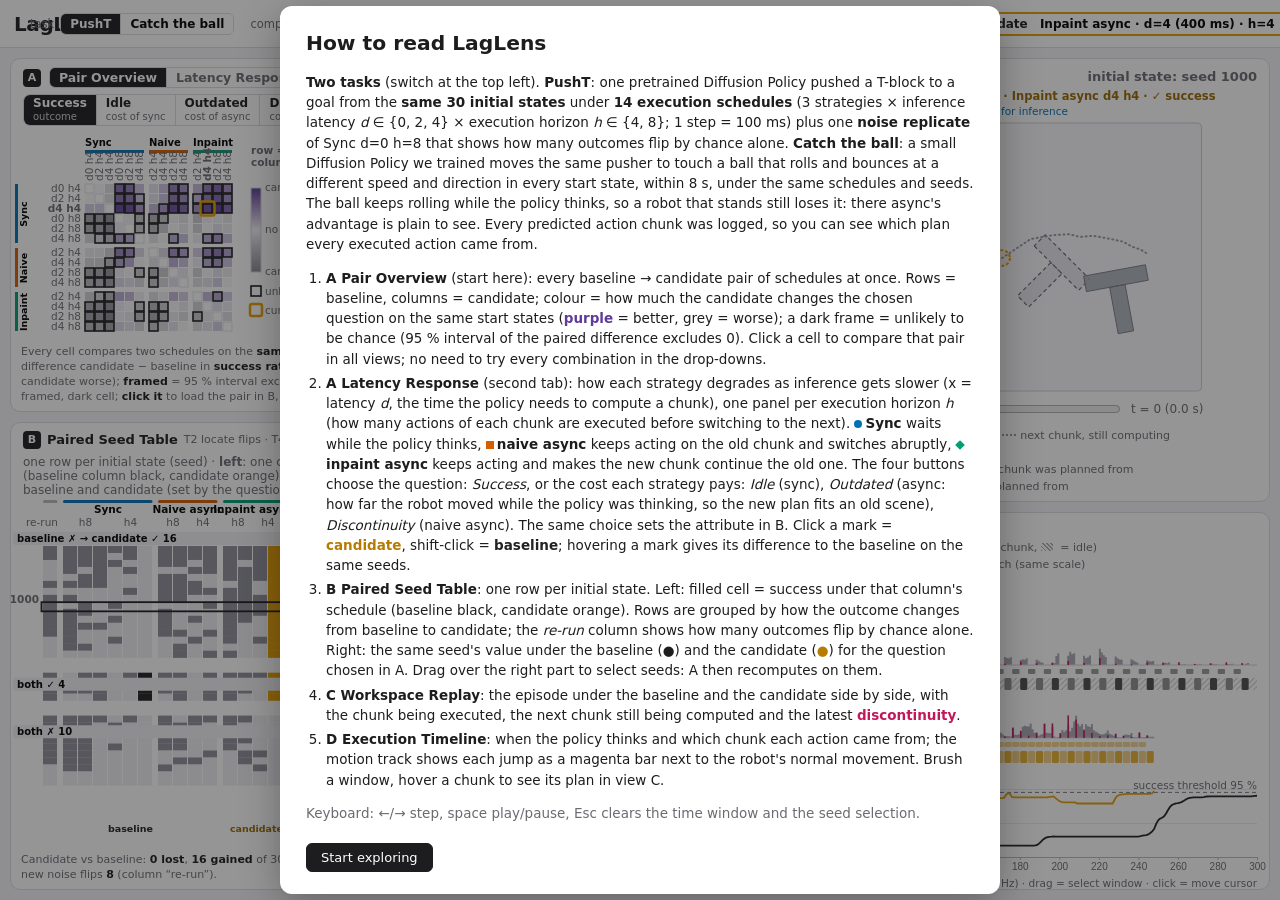
==== src/index.html @ effe55df "A: Pair Overview tab (default) — every baseline/candidate pair at once, coloured by the paired diffe" ====
<!doctype html>
<html lang="en">
<head>
<meta charset="utf-8">
<meta name="viewport" content="width=device-width, initial-scale=1">
<title>LagLens</title>
<link rel="stylesheet" href="css/style.css">
<script src="lib/d3.v7.9.0.min.js"></script>
</head>
<body>
<header id="topbar">
  <div class="brand">
    <span class="logo">LagLens</span>
    <span class="subtitle">what a robot actually executes when its policy thinks too slowly</span>
  </div>
  <div class="tasksw"><span class="lead">task</span><span class="seg" id="taskSeg"></span></div>
  <div class="pickers">
    <span class="lead" title="Not sure which pair? A's Pair Overview shows every pair at once; click a framed cell">compare two schedules <span class="hint">(or pick a cell in A)</span></span>
    <label class="chip ref" title="Baseline = the schedule you compare against (or shift-click a mark in A / a column header in B)">
      <span class="dot"></span>Baseline&nbsp;<select id="refSel"></select>
    </label>
    <button id="swapBtn" class="icon" title="Swap baseline and candidate">⇄</button>
    <label class="chip cand" title="Candidate = the schedule you are testing (or click a mark in A / a column header in B)">
      <span class="dot"></span>Candidate&nbsp;<select id="candSel"></select>
    </label>
  </div>
  <div class="actions">
    <button id="helpBtn">? Guide</button>
    <button id="resetBtn">↺ Reset</button>
  </div>
</header>

<main id="app">
  <div class="col" id="colL">
    <section class="panel" id="pA">
      <div class="ph"><span class="pl">A</span>
        <span class="atabs" id="aTabs"><button data-v="pairs" title="every baseline → candidate pair at once: where do schedules differ?">Pair Overview</button><button data-v="latency" title="how each strategy degrades with latency">Latency Response</button></span>
        <span class="task">T1 compare · explore pairs</span></div>
      <div class="controls" id="responseControls"></div>
      <div class="body" id="pairs"></div>
      <div class="body" id="response"></div>
      <div class="note" id="responseNote"></div>
    </section>
    <section class="panel" id="pB">
      <div class="ph"><span class="pl">B</span> Paired Seed Table <span class="task">T2 locate flips · T4 correlate</span></div>
      <div class="controls" id="seedControls"></div>
      <div class="body" id="seedtable"></div>
      <div class="note" id="seedNote"></div>
    </section>
  </div>
  <div class="col" id="colR">
    <section class="panel" id="pC">
      <div class="ph"><span class="pl">C</span> Workspace Replay <span class="task">T3 identify where</span> <span id="seedLabel" class="seedlabel"></span></div>
      <div class="body" id="workspace"></div>
      <div class="player" id="player"></div>
      <div class="note key">
        <span><i class="k-line"></i>executed part of the current chunk</span>
        <span><i class="k-dash"></i>planned but thrown away</span>
        <span><i class="k-dot"></i>next chunk, still computing</span>
        <span><i class="k-seam"></i>chunk-boundary discontinuity: jump between old and new plan</span>
        <span><i class="k-seen"></i>what the policy saw: block (or ball) &amp; pusher in the picture the current chunk was planned from</span>
        <span class="muted">“picture N steps old” = age of the camera picture the current move was planned from</span>
      </div>
    </section>
    <section class="panel" id="pD">
      <div class="ph"><span class="pl">D</span> Execution Timeline <span class="task">T3 identify when</span></div>
      <div class="note key top">
        <span><b>think</b> = inference running</span>
        <span><b>act</b> = executing a chunk (tints alternate per chunk, <i class="k-hatch"></i> = idle)</span>
        <span><b>motion</b> = how far the robot moves each step, <i class="k-jump"></i>= jump at a chunk switch (same scale)</span>
        <span><i class="k-prov"></i>current chunk: ○ camera picture → think → act</span>
        <span><i class="k-use"></i>its 16 planned moves: skipped while thinking · executed · discarded</span>
        <span class="muted">Sync alternates think → act; async overlaps them.</span>
      </div>
      <div class="body" id="timeline"></div>
    </section>
  </div>
</main>

<div id="tooltip" class="tooltip" hidden></div>

<div id="guide" class="guide" hidden>
  <div class="guide-card">
    <h2>How to read LagLens</h2>
    <p><b>Two tasks</b> (switch at the top left). <b>PushT</b>: one pretrained Diffusion Policy pushed a T-block to a goal from the <b>same 30 initial states</b> under
      <b>14 execution schedules</b> (3 strategies × inference latency <i>d</i> ∈ {0, 2, 4} × execution horizon <i>h</i> ∈ {4, 8}; 1 step = 100 ms) plus one <b>noise replicate</b> of Sync d=0 h=8 that shows how many outcomes flip by chance alone.
      <b>Catch the ball</b>: a small Diffusion Policy we trained moves the same pusher to touch a ball that rolls and bounces at a different speed and direction in every start state, within 8 s, under the same schedules and seeds. The ball keeps rolling while the policy thinks, so a robot that stands still loses it: there async's advantage is plain to see.
      Every predicted action chunk was logged, so you can see which plan every executed action came from.</p>
    <ol>
      <li><b>A Pair Overview</b> (start here): every baseline → candidate pair of schedules at once. Rows = baseline, columns = candidate; colour = how much the candidate changes the chosen question on the same start states (<span style="color:#5e3c99;font-weight:700">purple</span> = better, grey = worse); a dark frame = unlikely to be chance (95 % interval of the paired difference excludes 0). Click a cell to compare that pair in all views; no need to try every combination in the drop-downs.</li>
      <li><b>A Latency Response</b> (second tab): how each strategy degrades as inference gets slower (x = latency <i>d</i>, the time the policy needs to compute a chunk), one panel per execution horizon <i>h</i> (how many actions of each chunk are executed before switching to the next).
        <span class="tS">Sync</span> waits while the policy thinks, <span class="tN">naive async</span> keeps acting on the old chunk and switches abruptly, <span class="tI">inpaint async</span> keeps acting and makes the new chunk continue the old one.
        The four buttons choose the question: <i>Success</i>, or the cost each strategy pays: <i>Idle</i> (sync), <i>Outdated</i> (async: how far the robot moved while the policy was thinking, so the new plan fits an old scene), <i>Discontinuity</i> (naive async). The same choice sets the attribute in B. Click a mark = <span class="tC">candidate</span>, shift-click = <span class="tR">baseline</span>; hovering a mark gives its difference to the baseline on the same seeds.</li>
      <li><b>B Paired Seed Table</b>: one row per initial state. Left: filled cell = success under that column's schedule (baseline black, candidate orange). Rows are grouped by how the outcome changes from baseline to candidate; the <i>re-run</i> column shows how many outcomes flip by chance alone. Right: the same seed's value under the baseline (●) and the candidate (<span class="tC">●</span>) for the question chosen in A. Drag over the right part to select seeds: A then recomputes on them.</li>
      <li><b>C Workspace Replay</b>: the episode under the baseline and the candidate side by side, with the chunk being executed, the next chunk still being computed and the latest <span class="tSeam">discontinuity</span>.</li>
      <li><b>D Execution Timeline</b>: when the policy thinks and which chunk each action came from; the motion track shows each jump as a magenta bar next to the robot's normal movement. Brush a window, hover a chunk to see its plan in view C.</li>
    </ol>
    <p class="muted">Keyboard: ←/→ step, space play/pause, Esc clears the time window and the seed selection.</p>
    <button id="guideClose">Start exploring</button>
  </div>
</div>

<script type="module" src="js/main.js"></script>
</body>
</html>
---- src/css/style.css ----
:root {
  --ink: #1d1d1f;
  --muted: #6b6b72;
  --line: #dcdce1;
  --bg: #f4f4f6;
  --panel: #ffffff;
  --ref: #222222;
  --cand: #E69F00;
  --sync: #0072B2;
  --naive: #D55E00;
  --inpaint: #009E73;
  --seam: #c2185b;
  --font: "Inter", "Ubuntu Sans", "Segoe UI", system-ui, -apple-system, Helvetica, Arial, sans-serif;
}
* { box-sizing: border-box; }
html, body { margin: 0; height: 100%; background: var(--bg); color: var(--ink); font-family: var(--font); font-size: 12px; }
button, select { font-family: inherit; font-size: 12px; }
button { border: 1px solid var(--line); background: #fff; border-radius: 6px; padding: 4px 10px; cursor: pointer; }
button:hover { border-color: #999; }
button.icon { padding: 3px 8px; font-size: 14px; }
button.on { background: var(--ink); color: #fff; border-color: var(--ink); }

#topbar { height: 48px; display: flex; align-items: center; gap: 16px; padding: 0 14px; background: #fff; border-bottom: 1px solid var(--line); }
.brand { display: flex; align-items: baseline; gap: 10px; min-width: 0; }
.logo { font-size: 20px; font-weight: 800; letter-spacing: -0.4px; }
.subtitle { color: var(--muted); white-space: nowrap; overflow: hidden; text-overflow: ellipsis; }
.pickers { display: flex; align-items: center; gap: 8px; margin-left: auto; }
.chip { display: inline-flex; align-items: center; gap: 4px; border: 2px solid; border-radius: 16px; padding: 2px 4px 2px 10px; font-weight: 700; }
.chip select { border: none; background: transparent; font-weight: 600; cursor: pointer; }
.pickers .lead { color: var(--muted); font-size: 11.5px; white-space: nowrap; }
.chip .role { font-weight: 500; font-size: 11px; color: var(--muted); }
.chip .dot { width: 10px; height: 10px; border-radius: 50%; display: inline-block; }
.chip.ref { border-color: var(--ref); } .chip.ref .dot { background: var(--ref); }
.chip.cand { border-color: var(--cand); } .chip.cand .dot { background: var(--cand); }
.actions { display: flex; gap: 6px; }

#app {
  height: calc(100vh - 48px); min-height: 760px; padding: 10px; display: grid; gap: 10px;
  grid-template-columns: minmax(520px, 45fr) minmax(600px, 55fr);
}
.col { display: flex; flex-direction: column; gap: 10px; min-height: 0; min-width: 0; }
#pA { flex: 43 1 0; } #pB { flex: 57 1 0; }
#pC { flex: 54 1 0; } #pD { flex: 46 1 0; }
.panel { background: var(--panel); border: 1px solid var(--line); border-radius: 10px; display: flex; flex-direction: column; min-height: 0; min-width: 0; overflow: hidden; }
.ph { padding: 8px 12px 2px; font-weight: 700; font-size: 13px; display: flex; align-items: center; gap: 6px; white-space: nowrap; }
.pl { display: inline-grid; place-items: center; width: 18px; height: 18px; border-radius: 4px; background: var(--ink); color: #fff; font-size: 11px; }
.task { font-weight: 500; color: var(--muted); font-size: 11px; }
.seedlabel { margin-left: auto; font-weight: 600; color: var(--muted); }
.controls { padding: 4px 12px 0; display: flex; flex-wrap: wrap; gap: 4px 10px; align-items: center; color: var(--muted); }
.controls .seg { display: inline-flex; border: 1px solid var(--line); border-radius: 6px; overflow: hidden; }
.controls .seg button { border: none; border-radius: 0; padding: 2px 7px; border-right: 1px solid var(--line); }
.controls .seg button:last-child { border-right: none; }
.controls select { border: 1px solid var(--line); border-radius: 5px; padding: 1px 3px; }
/* the question bar of A: name + who pays this cost, always visible instead of a dropdown */
.metricbar { display: inline-flex; border: 1px solid var(--line); border-radius: 7px; overflow: hidden; }
.metricbar button { border: none; border-radius: 0; border-right: 1px solid var(--line); padding: 2px 9px 3px; display: flex; flex-direction: column; align-items: flex-start; line-height: 1.15; color: var(--ink); }
.metricbar button:last-child { border-right: none; }
.metricbar button small { font-size: 10px; color: var(--muted); }
.metricbar button.on { color: #fff; }
.controls .sw { display: inline-block; width: 9px; height: 9px; vertical-align: -1px; border: 1px solid #c9c9d0; }
.controls .sw.ok { background: #8e8e98; border-color: #8e8e98; } .controls .sw.fail { background: #efeff2; }
.metricbar button.on small { color: #d0d0d6; }
.body { flex: 1; min-height: 0; position: relative; }
.body svg { display: block; }
.player { display: flex; align-items: center; gap: 8px; padding: 2px 10px 6px; }
.player input[type=range] { flex: 1; accent-color: var(--ink); }
.player .tval { font-variant-numeric: tabular-nums; min-width: 128px; color: var(--muted); }

.tooltip { position: fixed; pointer-events: none; z-index: 20; background: rgba(29,29,31,0.94); color: #fff; padding: 6px 8px; border-radius: 6px; font-size: 11.5px; line-height: 1.45; max-width: 300px; box-shadow: 0 2px 10px rgba(0,0,0,0.2); }
.tooltip b { color: #fff; }
.tooltip .k { color: #c9c9cf; }

.axis text { fill: var(--muted); font-size: 10px; }
.axis path, .axis line { stroke: #b9b9c0; }
.axis-title { fill: var(--muted); font-size: 10.5px; }
.gridline line { stroke: #ececf0; }
.muted { color: var(--muted); }
.hint { fill: var(--muted); font-size: 10.5px; font-style: italic; }

[hidden] { display: none !important; }
.guide { position: fixed; inset: 0; background: rgba(20,20,24,0.45); display: grid; place-items: center; z-index: 30; }
.guide-card { background: #fff; border-radius: 12px; padding: 22px 26px; width: min(720px, 92vw); font-size: 13.5px; line-height: 1.5; box-shadow: 0 10px 40px rgba(0,0,0,0.3); }
.guide-card h2 { margin: 0 0 8px; }
.guide-card ol { padding-left: 20px; } .guide-card li { margin: 4px 0; }
.guide-card button { margin-top: 6px; background: var(--ink); color: #fff; border-color: var(--ink); padding: 6px 14px; font-size: 13px; }
.tR { font-weight: 700; color: var(--ref); } .tC { font-weight: 700; color: #b77b00; }
.tS, .tN, .tI, .tSeam { font-weight: 700; }
.tS::before, .tN::before, .tI::before { content: ""; display: inline-block; width: 8px; height: 8px; margin-right: 3px; vertical-align: 0; }
.tS::before { background: var(--sync); border-radius: 50%; } .tN::before { background: var(--naive); } .tI::before { background: var(--inpaint); transform: rotate(45deg) scale(0.85); }
.tSeam { color: var(--seam); }
.note { padding: 2px 10px 6px; color: var(--muted); font-size: 11px; line-height: 1.35; }
.note b { color: var(--ink); }
.note.key { display: flex; flex-wrap: wrap; gap: 2px 14px; }
.note.key.top { padding-top: 0; padding-bottom: 0; }
.note.key i { display: inline-block; width: 18px; height: 8px; margin-right: 4px; vertical-align: 0; }
.k-line { border-top: 2.6px solid #777; transform: translateY(3px); }
.k-dash { border-top: 1.4px dashed #777; transform: translateY(3px); }
.k-dot { border-top: 2px dotted #9a9aa2; transform: translateY(3px); }
.k-seam { border-top: 2.4px solid var(--seam); transform: translateY(3px); }
.k-seen { width: 10px !important; height: 10px !important; border: 1.1px dashed #777; border-radius: 50%; }
.k-prov { width: 16px !important; height: 7px !important; border: 1.3px solid var(--ink); border-radius: 2px; position: relative; }
.k-prov::before { content: ""; position: absolute; left: -4px; top: -1.5px; width: 5px; height: 5px; border-radius: 50%; background: #fff; border: 1.3px solid var(--ink); }
.k-use { width: 26px !important; height: 6px !important; background: linear-gradient(90deg, #cfcfd6 0 30%, #555 30% 55%, #fff 55%); outline: 0.7px solid #b4b4bc; }
.k-hatch { width: 12px !important; background: repeating-linear-gradient(45deg, #a9a9b1 0 1.2px, transparent 1.2px 3px); }
.k-jump { width: 14px !important; height: 11px !important; vertical-align: -1px !important; background: linear-gradient(var(--seam), var(--seam)) center / 3px 100% no-repeat, linear-gradient(#b9b9c1, #b9b9c1) bottom / 100% 3px no-repeat; }
.controls .legend { display: inline-flex; gap: 10px; margin-left: auto; }
.controls .legend .li { display: inline-flex; align-items: center; gap: 3px; color: var(--ink); cursor: default; }
.brush .selection { fill: #1d1d1f; fill-opacity: 0.06; stroke: #1d1d1f; stroke-opacity: 0.5; stroke-dasharray: 4 3; }

/* task switch (PushT · Catch the ball) */
.tasksw { display: flex; align-items: center; gap: 6px; }
.tasksw .lead { color: var(--muted); font-size: 11.5px; }
.tasksw .seg { display: inline-flex; border: 1px solid var(--line); border-radius: 6px; overflow: hidden; }
.tasksw .seg button { border: none; border-radius: 0; padding: 3px 9px; border-right: 1px solid var(--line); font-weight: 600; }
.tasksw .seg button:last-child { border-right: none; }
.tasksw .seg button.on { background: #1d1d1f; color: #fff; }
.tasksw .seg button, #topbar .actions button { white-space: nowrap; }
.tasksw { flex: none; } .pickers, .actions { flex: none; }

/* A's tabs: pair overview | latency response */
.atabs { display: inline-flex; border: 1px solid var(--line); border-radius: 6px; overflow: hidden; margin-left: 2px; }
.atabs button { border: none; border-radius: 0; padding: 2px 9px; font-weight: 700; font-size: 12.5px; border-right: 1px solid var(--line); background: #fff; color: var(--muted); }
.atabs button:last-child { border-right: none; }
.atabs button.on { background: #1d1d1f; color: #fff; }
.pickers .hint { color: #5e3c99; }
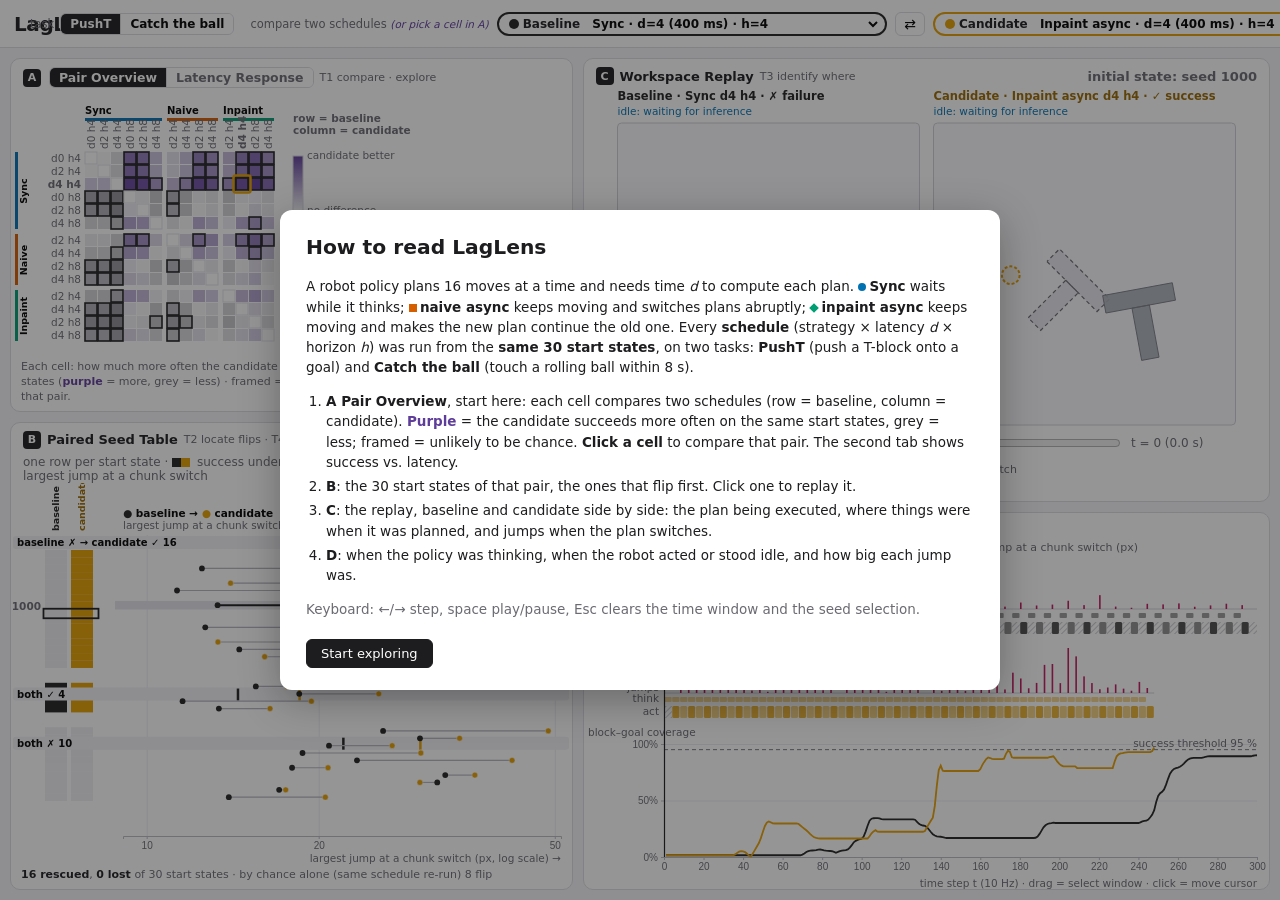
==== commit 3db9c12d: "Simplify the interface: one question (success), B shows only the chosen pair, C and D without expert" ====
--- a/src/index.html
+++ b/src/index.html
@@ -16,11 +16,11 @@
   <div class="tasksw"><span class="lead">task</span><span class="seg" id="taskSeg"></span></div>
   <div class="pickers">
     <span class="lead" title="Not sure which pair? A's Pair Overview shows every pair at once; click a framed cell">compare two schedules <span class="hint">(or pick a cell in A)</span></span>
-    <label class="chip ref" title="Baseline = the schedule you compare against (or shift-click a mark in A / a column header in B)">
+    <label class="chip ref" title="Baseline = the schedule you compare against (or click a cell in A)">
       <span class="dot"></span>Baseline&nbsp;<select id="refSel"></select>
     </label>
     <button id="swapBtn" class="icon" title="Swap baseline and candidate">⇄</button>
-    <label class="chip cand" title="Candidate = the schedule you are testing (or click a mark in A / a column header in B)">
+    <label class="chip cand" title="Candidate = the schedule you are testing (or click a cell in A)">
       <span class="dot"></span>Candidate&nbsp;<select id="candSel"></select>
     </label>
   </div>
@@ -35,7 +35,7 @@
     <section class="panel" id="pA">
       <div class="ph"><span class="pl">A</span>
         <span class="atabs" id="aTabs"><button data-v="pairs" title="every baseline → candidate pair at once: where do schedules differ?">Pair Overview</button><button data-v="latency" title="how each strategy degrades with latency">Latency Response</button></span>
-        <span class="task">T1 compare · explore pairs</span></div>
+        <span class="task">T1 compare · explore</span></div>
       <div class="controls" id="responseControls"></div>
       <div class="body" id="pairs"></div>
       <div class="body" id="response"></div>
@@ -54,23 +54,18 @@
       <div class="body" id="workspace"></div>
       <div class="player" id="player"></div>
       <div class="note key">
-        <span><i class="k-line"></i>executed part of the current chunk</span>
-        <span><i class="k-dash"></i>planned but thrown away</span>
-        <span><i class="k-dot"></i>next chunk, still computing</span>
-        <span><i class="k-seam"></i>chunk-boundary discontinuity: jump between old and new plan</span>
-        <span><i class="k-seen"></i>what the policy saw: block (or ball) &amp; pusher in the picture the current chunk was planned from</span>
-        <span class="muted">“picture N steps old” = age of the camera picture the current move was planned from</span>
+        <span><i class="k-line"></i>executed plan</span>
+        <span><i class="k-dash"></i>planned, not executed</span>
+        <span><i class="k-seam"></i>jump at a chunk switch</span>
+        <span><i class="k-seen"></i>where things were in the picture the plan came from</span>
       </div>
     </section>
     <section class="panel" id="pD">
       <div class="ph"><span class="pl">D</span> Execution Timeline <span class="task">T3 identify when</span></div>
       <div class="note key top">
-        <span><b>think</b> = inference running</span>
-        <span><b>act</b> = executing a chunk (tints alternate per chunk, <i class="k-hatch"></i> = idle)</span>
-        <span><b>motion</b> = how far the robot moves each step, <i class="k-jump"></i>= jump at a chunk switch (same scale)</span>
-        <span><i class="k-prov"></i>current chunk: ○ camera picture → think → act</span>
-        <span><i class="k-use"></i>its 16 planned moves: skipped while thinking · executed · discarded</span>
-        <span class="muted">Sync alternates think → act; async overlaps them.</span>
+        <span><b>think</b> = policy computing a chunk</span>
+        <span><b>act</b> = executing it (<i class="k-hatch"></i> idle)</span>
+        <span><i class="k-jump"></i> jump at a chunk switch (px)</span>
       </div>
       <div class="body" id="timeline"></div>
     </section>
@@ -82,18 +77,13 @@
 <div id="guide" class="guide" hidden>
   <div class="guide-card">
     <h2>How to read LagLens</h2>
-    <p><b>Two tasks</b> (switch at the top left). <b>PushT</b>: one pretrained Diffusion Policy pushed a T-block to a goal from the <b>same 30 initial states</b> under
-      <b>14 execution schedules</b> (3 strategies × inference latency <i>d</i> ∈ {0, 2, 4} × execution horizon <i>h</i> ∈ {4, 8}; 1 step = 100 ms) plus one <b>noise replicate</b> of Sync d=0 h=8 that shows how many outcomes flip by chance alone.
-      <b>Catch the ball</b>: a small Diffusion Policy we trained moves the same pusher to touch a ball that rolls and bounces at a different speed and direction in every start state, within 8 s, under the same schedules and seeds. The ball keeps rolling while the policy thinks, so a robot that stands still loses it: there async's advantage is plain to see.
-      Every predicted action chunk was logged, so you can see which plan every executed action came from.</p>
+    <p>A robot policy plans 16 moves at a time and needs time <i>d</i> to compute each plan. <span class="tS">Sync</span> waits while it thinks; <span class="tN">naive async</span> keeps moving and switches plans abruptly; <span class="tI">inpaint async</span> keeps moving and makes the new plan continue the old one.
+      Every <b>schedule</b> (strategy × latency <i>d</i> × horizon <i>h</i>) was run from the <b>same 30 start states</b>, on two tasks: <b>PushT</b> (push a T-block onto a goal) and <b>Catch the ball</b> (touch a rolling ball within 8 s).</p>
     <ol>
-      <li><b>A Pair Overview</b> (start here): every baseline → candidate pair of schedules at once. Rows = baseline, columns = candidate; colour = how much the candidate changes the chosen question on the same start states (<span style="color:#5e3c99;font-weight:700">purple</span> = better, grey = worse); a dark frame = unlikely to be chance (95 % interval of the paired difference excludes 0). Click a cell to compare that pair in all views; no need to try every combination in the drop-downs.</li>
-      <li><b>A Latency Response</b> (second tab): how each strategy degrades as inference gets slower (x = latency <i>d</i>, the time the policy needs to compute a chunk), one panel per execution horizon <i>h</i> (how many actions of each chunk are executed before switching to the next).
-        <span class="tS">Sync</span> waits while the policy thinks, <span class="tN">naive async</span> keeps acting on the old chunk and switches abruptly, <span class="tI">inpaint async</span> keeps acting and makes the new chunk continue the old one.
-        The four buttons choose the question: <i>Success</i>, or the cost each strategy pays: <i>Idle</i> (sync), <i>Outdated</i> (async: how far the robot moved while the policy was thinking, so the new plan fits an old scene), <i>Discontinuity</i> (naive async). The same choice sets the attribute in B. Click a mark = <span class="tC">candidate</span>, shift-click = <span class="tR">baseline</span>; hovering a mark gives its difference to the baseline on the same seeds.</li>
-      <li><b>B Paired Seed Table</b>: one row per initial state. Left: filled cell = success under that column's schedule (baseline black, candidate orange). Rows are grouped by how the outcome changes from baseline to candidate; the <i>re-run</i> column shows how many outcomes flip by chance alone. Right: the same seed's value under the baseline (●) and the candidate (<span class="tC">●</span>) for the question chosen in A. Drag over the right part to select seeds: A then recomputes on them.</li>
-      <li><b>C Workspace Replay</b>: the episode under the baseline and the candidate side by side, with the chunk being executed, the next chunk still being computed and the latest <span class="tSeam">discontinuity</span>.</li>
-      <li><b>D Execution Timeline</b>: when the policy thinks and which chunk each action came from; the motion track shows each jump as a magenta bar next to the robot's normal movement. Brush a window, hover a chunk to see its plan in view C.</li>
+      <li><b>A Pair Overview</b>, start here: each cell compares two schedules (row = baseline, column = candidate). <span style="color:#5e3c99;font-weight:700">Purple</span> = the candidate succeeds more often on the same start states, grey = less; framed = unlikely to be chance. <b>Click a cell</b> to compare that pair. The second tab shows success vs. latency.</li>
+      <li><b>B</b>: the 30 start states of that pair, the ones that flip first. Click one to replay it.</li>
+      <li><b>C</b>: the replay, baseline and candidate side by side: the plan being executed, where things were when it was planned, and jumps when the plan switches.</li>
+      <li><b>D</b>: when the policy was thinking, when the robot acted or stood idle, and how big each jump was.</li>
     </ol>
     <p class="muted">Keyboard: ←/→ step, space play/pause, Esc clears the time window and the seed selection.</p>
     <button id="guideClose">Start exploring</button>
--- a/src/css/style.css
+++ b/src/css/style.css
@@ -123,3 +123,4 @@
 .atabs button:last-child { border-right: none; }
 .atabs button.on { background: #1d1d1f; color: #fff; }
 .pickers .hint { color: #5e3c99; }
+.controls .sw.okb { background: #222; border-color: #222; } .controls .sw.okc { background: #E69F00; border-color: #E69F00; margin-right: 3px; }
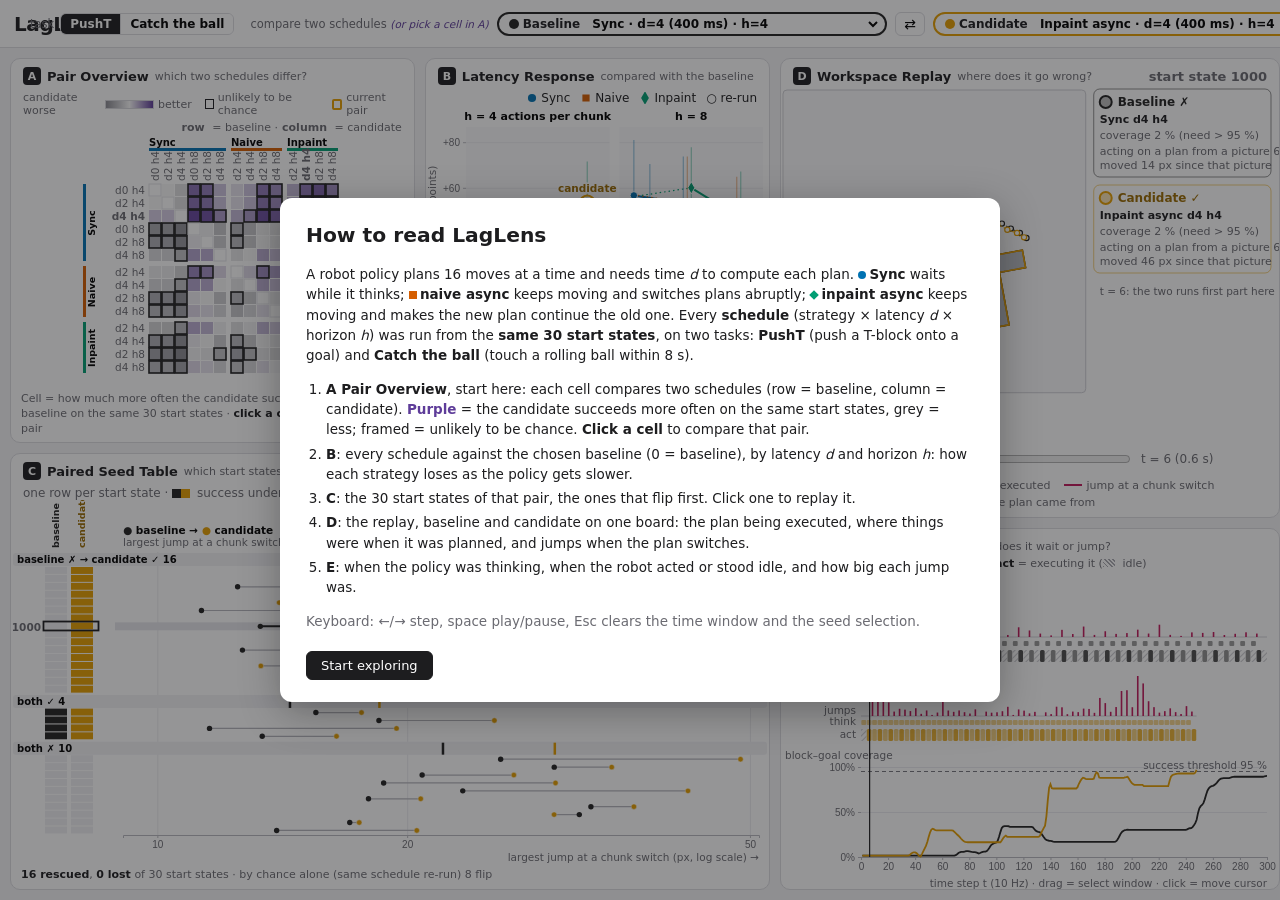
==== commit 86aab6b1: "Split A into Pair Overview (A) and Latency Response (B) side by side; B is drawn relative to the bas" ====
--- a/src/index.html
+++ b/src/index.html
@@ -15,7 +15,7 @@
   </div>
   <div class="tasksw"><span class="lead">task</span><span class="seg" id="taskSeg"></span></div>
   <div class="pickers">
-    <span class="lead" title="Not sure which pair? A's Pair Overview shows every pair at once; click a framed cell">compare two schedules <span class="hint">(or pick a cell in A)</span></span>
+    <span class="lead" title="Not sure which pair? The Pair Overview (A) shows every pair at once; click a framed cell">compare two schedules <span class="hint">(or pick a cell in A)</span></span>
     <label class="chip ref" title="Baseline = the schedule you compare against (or click a cell in A)">
       <span class="dot"></span>Baseline&nbsp;<select id="refSel"></select>
     </label>
@@ -32,25 +32,30 @@
 
 <main id="app">
   <div class="col" id="colL">
-    <section class="panel" id="pA">
-      <div class="ph"><span class="pl">A</span>
-        <span class="atabs" id="aTabs"><button data-v="pairs" title="every baseline → candidate pair at once: where do schedules differ?">Pair Overview</button><button data-v="latency" title="how each strategy degrades with latency">Latency Response</button></span>
-        <span class="task">T1 compare · explore</span></div>
-      <div class="controls" id="responseControls"></div>
-      <div class="body" id="pairs"></div>
-      <div class="body" id="response"></div>
-      <div class="note" id="responseNote"></div>
-    </section>
-    <section class="panel" id="pB">
-      <div class="ph"><span class="pl">B</span> Paired Seed Table <span class="task">T2 locate flips · T4 correlate</span></div>
+    <div class="row" id="rowTop">
+      <section class="panel" id="pA">
+        <div class="ph"><span class="pl">A</span> Pair Overview <span class="task">which two schedules differ?</span></div>
+        <div class="controls" id="pairControls"></div>
+        <div class="body" id="pairs"></div>
+        <div class="note" id="pairNote"></div>
+      </section>
+      <section class="panel" id="pB">
+        <div class="ph"><span class="pl">B</span> Latency Response <span class="task">compared with the baseline</span></div>
+        <div class="controls" id="responseControls"></div>
+        <div class="body" id="response"></div>
+        <div class="note" id="responseNote"></div>
+      </section>
+    </div>
+    <section class="panel" id="pC">
+      <div class="ph"><span class="pl">C</span> Paired Seed Table <span class="task">which start states flip?</span></div>
       <div class="controls" id="seedControls"></div>
       <div class="body" id="seedtable"></div>
       <div class="note" id="seedNote"></div>
     </section>
   </div>
   <div class="col" id="colR">
-    <section class="panel" id="pC">
-      <div class="ph"><span class="pl">C</span> Workspace Replay <span class="task">T3 identify where</span> <span id="seedLabel" class="seedlabel"></span></div>
+    <section class="panel" id="pD">
+      <div class="ph"><span class="pl">D</span> Workspace Replay <span class="task">where does it go wrong?</span> <span id="seedLabel" class="seedlabel"></span></div>
       <div class="body" id="workspace"></div>
       <div class="player" id="player"></div>
       <div class="note key">
@@ -60,8 +65,8 @@
         <span><i class="k-seen"></i>where things were in the picture the plan came from</span>
       </div>
     </section>
-    <section class="panel" id="pD">
-      <div class="ph"><span class="pl">D</span> Execution Timeline <span class="task">T3 identify when</span></div>
+    <section class="panel" id="pE">
+      <div class="ph"><span class="pl">E</span> Execution Timeline <span class="task">when does it wait or jump?</span></div>
       <div class="note key top">
         <span><b>think</b> = policy computing a chunk</span>
         <span><b>act</b> = executing it (<i class="k-hatch"></i> idle)</span>
@@ -80,10 +85,11 @@
     <p>A robot policy plans 16 moves at a time and needs time <i>d</i> to compute each plan. <span class="tS">Sync</span> waits while it thinks; <span class="tN">naive async</span> keeps moving and switches plans abruptly; <span class="tI">inpaint async</span> keeps moving and makes the new plan continue the old one.
       Every <b>schedule</b> (strategy × latency <i>d</i> × horizon <i>h</i>) was run from the <b>same 30 start states</b>, on two tasks: <b>PushT</b> (push a T-block onto a goal) and <b>Catch the ball</b> (touch a rolling ball within 8 s).</p>
     <ol>
-      <li><b>A Pair Overview</b>, start here: each cell compares two schedules (row = baseline, column = candidate). <span style="color:#5e3c99;font-weight:700">Purple</span> = the candidate succeeds more often on the same start states, grey = less; framed = unlikely to be chance. <b>Click a cell</b> to compare that pair. The second tab shows success vs. latency.</li>
-      <li><b>B</b>: the 30 start states of that pair, the ones that flip first. Click one to replay it.</li>
-      <li><b>C</b>: the replay, baseline and candidate side by side: the plan being executed, where things were when it was planned, and jumps when the plan switches.</li>
-      <li><b>D</b>: when the policy was thinking, when the robot acted or stood idle, and how big each jump was.</li>
+      <li><b>A Pair Overview</b>, start here: each cell compares two schedules (row = baseline, column = candidate). <span style="color:#5e3c99;font-weight:700">Purple</span> = the candidate succeeds more often on the same start states, grey = less; framed = unlikely to be chance. <b>Click a cell</b> to compare that pair.</li>
+      <li><b>B</b>: every schedule against the chosen baseline (0 = baseline), by latency <i>d</i> and horizon <i>h</i>: how each strategy loses as the policy gets slower.</li>
+      <li><b>C</b>: the 30 start states of that pair, the ones that flip first. Click one to replay it.</li>
+      <li><b>D</b>: the replay, baseline and candidate on one board: the plan being executed, where things were when it was planned, and jumps when the plan switches.</li>
+      <li><b>E</b>: when the policy was thinking, when the robot acted or stood idle, and how big each jump was.</li>
     </ol>
     <p class="muted">Keyboard: ←/→ step, space play/pause, Esc clears the time window and the seed selection.</p>
     <button id="guideClose">Start exploring</button>
--- a/src/css/style.css
+++ b/src/css/style.css
@@ -36,11 +36,13 @@
 
 #app {
   height: calc(100vh - 48px); min-height: 760px; padding: 10px; display: grid; gap: 10px;
-  grid-template-columns: minmax(520px, 45fr) minmax(600px, 55fr);
+  grid-template-columns: minmax(760px, 57fr) minmax(500px, 43fr);
 }
 .col { display: flex; flex-direction: column; gap: 10px; min-height: 0; min-width: 0; }
-#pA { flex: 43 1 0; } #pB { flex: 57 1 0; }
-#pC { flex: 54 1 0; } #pD { flex: 46 1 0; }
+.row { display: flex; gap: 10px; min-height: 0; min-width: 0; }
+#rowTop { flex: 47 1 0; } #pC { flex: 53 1 0; }
+#pA { flex: 54 1 0; } #pB { flex: 46 1 0; }
+#pD { flex: 56 1 0; } #pE { flex: 44 1 0; }
 .panel { background: var(--panel); border: 1px solid var(--line); border-radius: 10px; display: flex; flex-direction: column; min-height: 0; min-width: 0; overflow: hidden; }
 .ph { padding: 8px 12px 2px; font-weight: 700; font-size: 13px; display: flex; align-items: center; gap: 6px; white-space: nowrap; }
 .pl { display: inline-grid; place-items: center; width: 18px; height: 18px; border-radius: 4px; background: var(--ink); color: #fff; font-size: 11px; }
@@ -117,10 +119,11 @@
 .tasksw .seg button, #topbar .actions button { white-space: nowrap; }
 .tasksw { flex: none; } .pickers, .actions { flex: none; }
 
-/* A's tabs: pair overview | latency response */
-.atabs { display: inline-flex; border: 1px solid var(--line); border-radius: 6px; overflow: hidden; margin-left: 2px; }
-.atabs button { border: none; border-radius: 0; padding: 2px 9px; font-weight: 700; font-size: 12.5px; border-right: 1px solid var(--line); background: #fff; color: var(--muted); }
-.atabs button:last-child { border-right: none; }
-.atabs button.on { background: #1d1d1f; color: #fff; }
 .pickers .hint { color: #5e3c99; }
 .controls .sw.okb { background: #222; border-color: #222; } .controls .sw.okc { background: #E69F00; border-color: #E69F00; margin-right: 3px; }
+/* A's legend: diverging ramp + frame + current pair, in one line above the matrix */
+.controls .plg { display: inline-flex; align-items: center; gap: 4px; color: var(--muted); font-size: 11px; }
+.controls .plg .ramp { width: 56px; height: 9px; border: 1px solid #d6d6db; background: linear-gradient(90deg, #8a8a92, #f7f7f8, #5e3c99); }
+.controls .plg .fr { width: 10px; height: 10px; border: 1.6px solid var(--ink); background: #fff; }
+.controls .plg .cu { width: 11px; height: 11px; border: 2.5px solid var(--cand); border-radius: 2px; }
+.controls .plg .gap { width: 6px; }
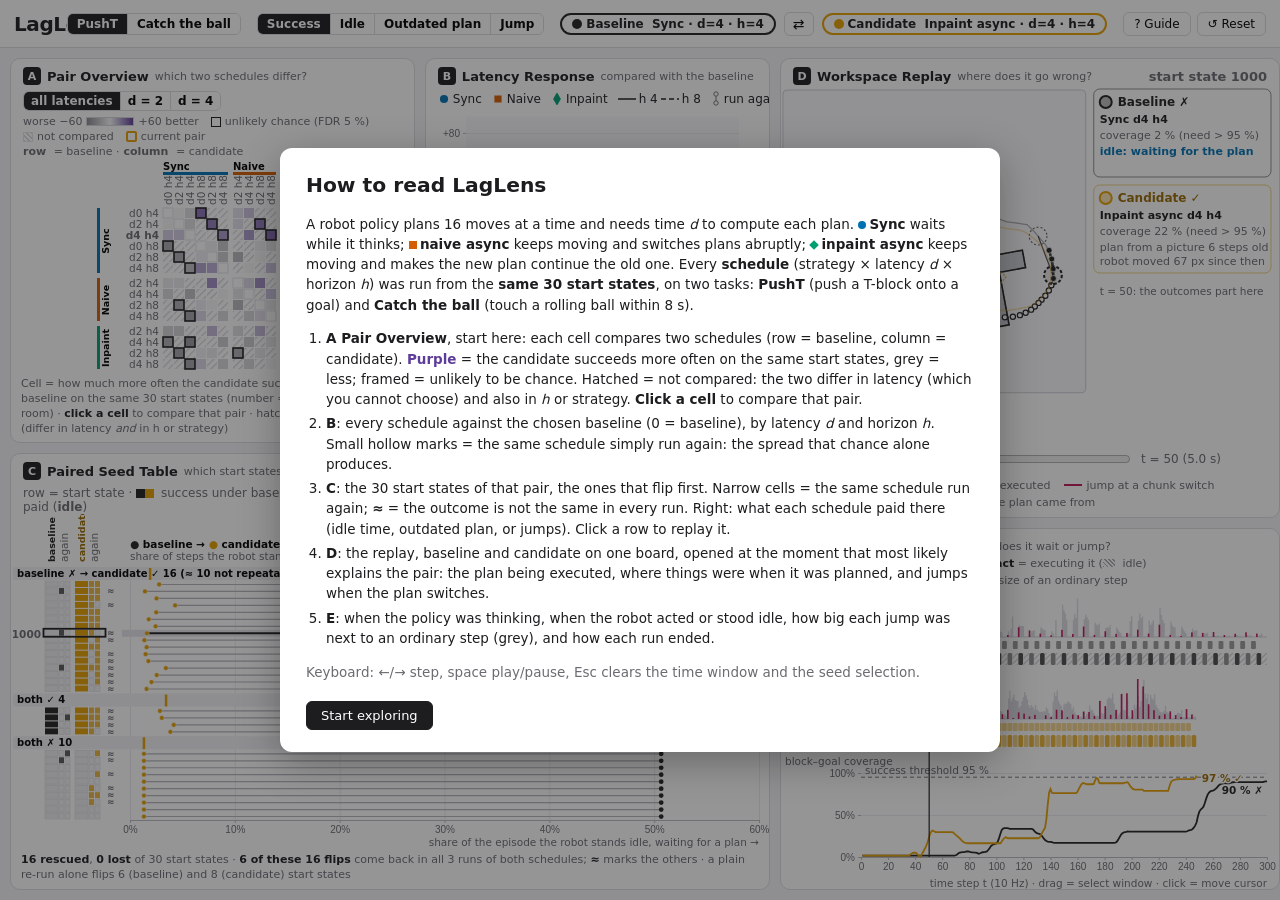
==== commit f10e03ea: "Re-runs of every schedule, one question for A/B/C, pair chosen only in A - data: every schedule run " ====
--- a/src/index.html
+++ b/src/index.html
@@ -14,15 +14,12 @@
     <span class="subtitle">what a robot actually executes when its policy thinks too slowly</span>
   </div>
   <div class="tasksw"><span class="lead">task</span><span class="seg" id="taskSeg"></span></div>
-  <div class="pickers">
-    <span class="lead" title="Not sure which pair? The Pair Overview (A) shows every pair at once; click a framed cell">compare two schedules <span class="hint">(or pick a cell in A)</span></span>
-    <label class="chip ref" title="Baseline = the schedule you compare against (or click a cell in A)">
-      <span class="dot"></span>Baseline&nbsp;<select id="refSel"></select>
-    </label>
+  <div class="tasksw" title="What A, B and C show: the outcome, or one of the three costs a schedule can pay for latency"><span class="lead">show</span><span class="seg" id="metricSeg"></span></div>
+  <div class="pickers" title="The pair being compared. Choose it in the Pair Overview (A): a cell sets both, a row label the baseline, a column label the candidate">
+    <span class="lead">comparing <span class="hint">(pick a cell in A)</span></span>
+    <span class="chip ref"><span class="dot"></span>Baseline&nbsp;<span class="nm" id="refName"></span></span>
     <button id="swapBtn" class="icon" title="Swap baseline and candidate">⇄</button>
-    <label class="chip cand" title="Candidate = the schedule you are testing (or click a cell in A)">
-      <span class="dot"></span>Candidate&nbsp;<select id="candSel"></select>
-    </label>
+    <span class="chip cand"><span class="dot"></span>Candidate&nbsp;<span class="nm" id="candName"></span></span>
   </div>
   <div class="actions">
     <button id="helpBtn">? Guide</button>
@@ -71,6 +68,7 @@
         <span><b>think</b> = policy computing a chunk</span>
         <span><b>act</b> = executing it (<i class="k-hatch"></i> idle)</span>
         <span><i class="k-jump"></i> jump at a chunk switch (px)</span>
+        <span><i class="k-mot"></i> size of an ordinary step</span>
       </div>
       <div class="body" id="timeline"></div>
     </section>
@@ -85,11 +83,11 @@
     <p>A robot policy plans 16 moves at a time and needs time <i>d</i> to compute each plan. <span class="tS">Sync</span> waits while it thinks; <span class="tN">naive async</span> keeps moving and switches plans abruptly; <span class="tI">inpaint async</span> keeps moving and makes the new plan continue the old one.
       Every <b>schedule</b> (strategy × latency <i>d</i> × horizon <i>h</i>) was run from the <b>same 30 start states</b>, on two tasks: <b>PushT</b> (push a T-block onto a goal) and <b>Catch the ball</b> (touch a rolling ball within 8 s).</p>
     <ol>
-      <li><b>A Pair Overview</b>, start here: each cell compares two schedules (row = baseline, column = candidate). <span style="color:#5e3c99;font-weight:700">Purple</span> = the candidate succeeds more often on the same start states, grey = less; framed = unlikely to be chance. <b>Click a cell</b> to compare that pair.</li>
-      <li><b>B</b>: every schedule against the chosen baseline (0 = baseline), by latency <i>d</i> and horizon <i>h</i>: how each strategy loses as the policy gets slower.</li>
-      <li><b>C</b>: the 30 start states of that pair, the ones that flip first. Click one to replay it.</li>
-      <li><b>D</b>: the replay, baseline and candidate on one board: the plan being executed, where things were when it was planned, and jumps when the plan switches.</li>
-      <li><b>E</b>: when the policy was thinking, when the robot acted or stood idle, and how big each jump was.</li>
+      <li><b>A Pair Overview</b>, start here: each cell compares two schedules (row = baseline, column = candidate). <span style="color:#5e3c99;font-weight:700">Purple</span> = the candidate succeeds more often on the same start states, grey = less; framed = unlikely to be chance. Hatched = not compared: the two differ in latency (which you cannot choose) and also in <i>h</i> or strategy. <b>Click a cell</b> to compare that pair.</li>
+      <li><b>B</b>: every schedule against the chosen baseline (0 = baseline), by latency <i>d</i> and horizon <i>h</i>. Small hollow marks = the same schedule simply run again: the spread that chance alone produces.</li>
+      <li><b>C</b>: the 30 start states of that pair, the ones that flip first. Narrow cells = the same schedule run again; <b>≈</b> = the outcome is not the same in every run. Right: what each schedule paid there (idle time, outdated plan, or jumps). Click a row to replay it.</li>
+      <li><b>D</b>: the replay, baseline and candidate on one board, opened at the moment that most likely explains the pair: the plan being executed, where things were when it was planned, and jumps when the plan switches.</li>
+      <li><b>E</b>: when the policy was thinking, when the robot acted or stood idle, how big each jump was next to an ordinary step (grey), and how each run ended.</li>
     </ol>
     <p class="muted">Keyboard: ←/→ step, space play/pause, Esc clears the time window and the seed selection.</p>
     <button id="guideClose">Start exploring</button>
--- a/src/css/style.css
+++ b/src/css/style.css
@@ -26,7 +26,8 @@
 .subtitle { color: var(--muted); white-space: nowrap; overflow: hidden; text-overflow: ellipsis; }
 .pickers { display: flex; align-items: center; gap: 8px; margin-left: auto; }
 .chip { display: inline-flex; align-items: center; gap: 4px; border: 2px solid; border-radius: 16px; padding: 2px 4px 2px 10px; font-weight: 700; }
-.chip select { border: none; background: transparent; font-weight: 600; cursor: pointer; }
+.chip { padding-right: 10px; white-space: nowrap; }
+.chip .nm { font-weight: 600; }
 .pickers .lead { color: var(--muted); font-size: 11.5px; white-space: nowrap; }
 .chip .role { font-weight: 500; font-size: 11px; color: var(--muted); }
 .chip .dot { width: 10px; height: 10px; border-radius: 50%; display: inline-block; }
@@ -63,7 +64,7 @@
 .controls .sw.ok { background: #8e8e98; border-color: #8e8e98; } .controls .sw.fail { background: #efeff2; }
 .metricbar button.on small { color: #d0d0d6; }
 .body { flex: 1; min-height: 0; position: relative; }
-.body svg { display: block; }
+.body svg { display: block; position: absolute; left: 0; top: 0; }
 .player { display: flex; align-items: center; gap: 8px; padding: 2px 10px 6px; }
 .player input[type=range] { flex: 1; accent-color: var(--ink); }
 .player .tval { font-variant-numeric: tabular-nums; min-width: 128px; color: var(--muted); }
@@ -122,8 +123,23 @@
 .pickers .hint { color: #5e3c99; }
 .controls .sw.okb { background: #222; border-color: #222; } .controls .sw.okc { background: #E69F00; border-color: #E69F00; margin-right: 3px; }
 /* A's legend: diverging ramp + frame + current pair, in one line above the matrix */
+.controls .plgwrap { display: inline-flex; flex-wrap: wrap; gap: 2px 10px; }
+.controls .dseg button { font-weight: 600; }
+.controls .dseg button.on { background: var(--ink); color: #fff; }
 .controls .plg { display: inline-flex; align-items: center; gap: 4px; color: var(--muted); font-size: 11px; }
-.controls .plg .ramp { width: 56px; height: 9px; border: 1px solid #d6d6db; background: linear-gradient(90deg, #8a8a92, #f7f7f8, #5e3c99); }
+.controls .plg .ramp { width: 48px; height: 9px; border: 1px solid #d6d6db; background: linear-gradient(90deg, #8a8a92, #f7f7f8, #5e3c99); }
 .controls .plg .fr { width: 10px; height: 10px; border: 1.6px solid var(--ink); background: #fff; }
 .controls .plg .cu { width: 11px; height: 11px; border: 2.5px solid var(--cand); border-radius: 2px; }
+.controls .plg .nc { width: 10px; height: 10px; background: repeating-linear-gradient(45deg, #d4d4da 0 1.2px, #fff 1.2px 3.5px); border: 1px solid #e3e3e8; }
+.note .moved { color: var(--cand); }
 .controls .plg .gap { width: 6px; }
+.controls .plg { flex-wrap: wrap; column-gap: 12px; row-gap: 2px; }
+.controls .plg .it { display: inline-flex; align-items: center; gap: 4px; white-space: nowrap; }
+
+.controls .cseg button { font-weight: 600; }
+.controls .cseg button.on { background: var(--ink); color: #fff; }
+.controls .lead2 { font-size: 12px; }
+.controls .legend .li { white-space: nowrap; }
+.note.key .k-mot { display: inline-block; width: 12px; height: 8px; background: #dcdce2; vertical-align: -1px; margin-right: 3px; }
+@media (max-width: 1420px) { .brand .subtitle, .tasksw .lead, .pickers .lead { display: none; } }
+.brand .logo { flex: none; }
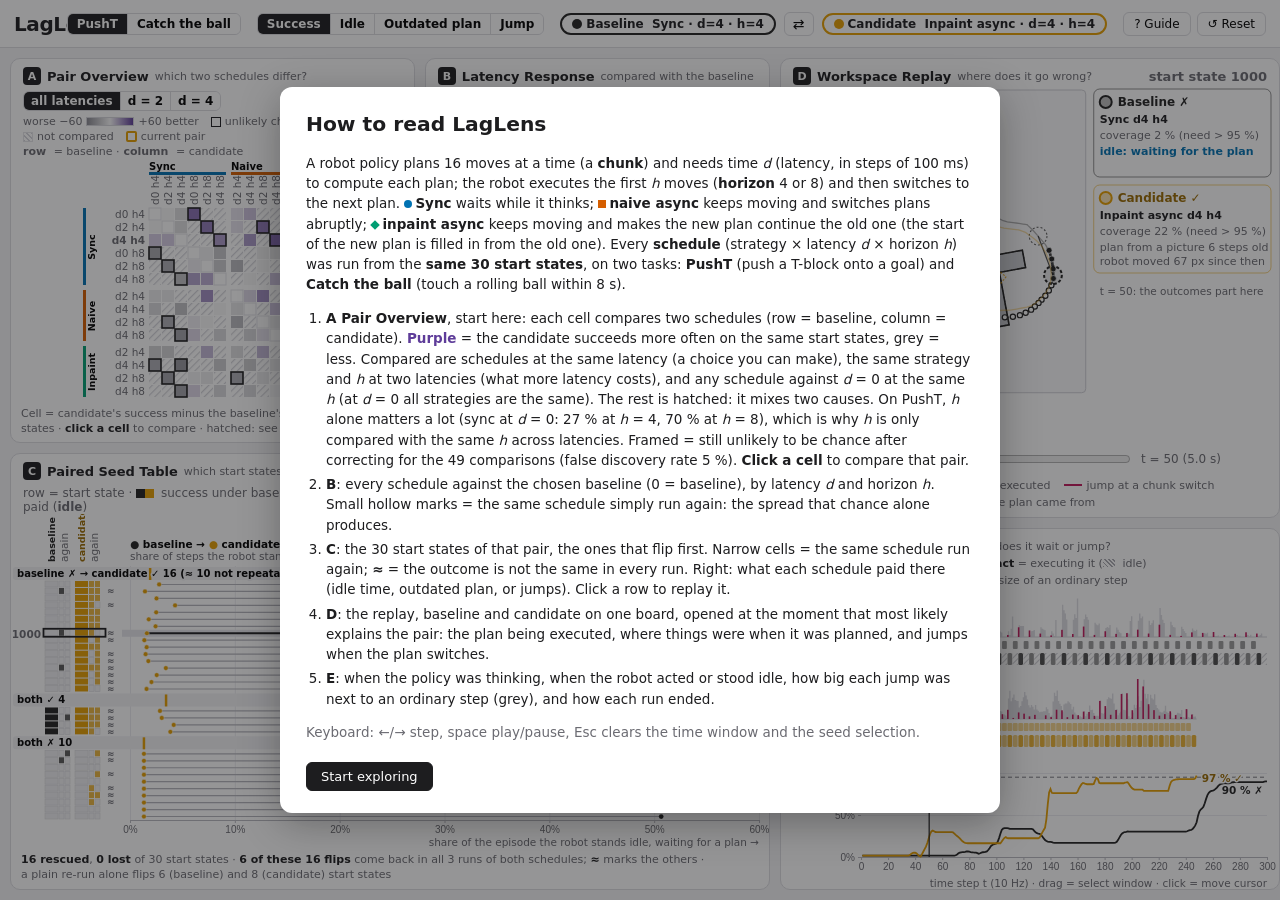
==== commit 1505a6df: "Review 4 fixes: wording that matches the comparison rule, fill = significance only, readable at 1280" ====
--- a/src/index.html
+++ b/src/index.html
@@ -80,10 +80,10 @@
 <div id="guide" class="guide" hidden>
   <div class="guide-card">
     <h2>How to read LagLens</h2>
-    <p>A robot policy plans 16 moves at a time and needs time <i>d</i> to compute each plan. <span class="tS">Sync</span> waits while it thinks; <span class="tN">naive async</span> keeps moving and switches plans abruptly; <span class="tI">inpaint async</span> keeps moving and makes the new plan continue the old one.
+    <p>A robot policy plans 16 moves at a time (a <b>chunk</b>) and needs time <i>d</i> (latency, in steps of 100 ms) to compute each plan; the robot executes the first <i>h</i> moves (<b>horizon</b> 4 or 8) and then switches to the next plan. <span class="tS">Sync</span> waits while it thinks; <span class="tN">naive async</span> keeps moving and switches plans abruptly; <span class="tI">inpaint async</span> keeps moving and makes the new plan continue the old one (the start of the new plan is filled in from the old one).
       Every <b>schedule</b> (strategy × latency <i>d</i> × horizon <i>h</i>) was run from the <b>same 30 start states</b>, on two tasks: <b>PushT</b> (push a T-block onto a goal) and <b>Catch the ball</b> (touch a rolling ball within 8 s).</p>
     <ol>
-      <li><b>A Pair Overview</b>, start here: each cell compares two schedules (row = baseline, column = candidate). <span style="color:#5e3c99;font-weight:700">Purple</span> = the candidate succeeds more often on the same start states, grey = less; framed = unlikely to be chance. Hatched = not compared: the two differ in latency (which you cannot choose) and also in <i>h</i> or strategy. <b>Click a cell</b> to compare that pair.</li>
+      <li><b>A Pair Overview</b>, start here: each cell compares two schedules (row = baseline, column = candidate). <span style="color:#5e3c99;font-weight:700">Purple</span> = the candidate succeeds more often on the same start states, grey = less. Compared are schedules at the same latency (a choice you can make), the same strategy and <i>h</i> at two latencies (what more latency costs), and any schedule against <i>d</i> = 0 at the same <i>h</i> (at <i>d</i> = 0 all strategies are the same). The rest is hatched: it mixes two causes. On PushT, <i>h</i> alone matters a lot (sync at <i>d</i> = 0: 27 % at <i>h</i> = 4, 70 % at <i>h</i> = 8), which is why <i>h</i> is only compared with the same <i>h</i> across latencies. Framed = still unlikely to be chance after correcting for the 49 comparisons (false discovery rate 5 %). <b>Click a cell</b> to compare that pair.</li>
       <li><b>B</b>: every schedule against the chosen baseline (0 = baseline), by latency <i>d</i> and horizon <i>h</i>. Small hollow marks = the same schedule simply run again: the spread that chance alone produces.</li>
       <li><b>C</b>: the 30 start states of that pair, the ones that flip first. Narrow cells = the same schedule run again; <b>≈</b> = the outcome is not the same in every run. Right: what each schedule paid there (idle time, outdated plan, or jumps). Click a row to replay it.</li>
       <li><b>D</b>: the replay, baseline and candidate on one board, opened at the moment that most likely explains the pair: the plan being executed, where things were when it was planned, and jumps when the plan switches.</li>
--- a/src/css/style.css
+++ b/src/css/style.css
@@ -35,6 +35,7 @@
 .chip.cand { border-color: var(--cand); } .chip.cand .dot { background: var(--cand); }
 .actions { display: flex; gap: 6px; }
 
+body { min-width: 1280px; }  /* the five views need 1280 px; narrower windows scroll sideways instead of clipping */
 #app {
   height: calc(100vh - 48px); min-height: 760px; padding: 10px; display: grid; gap: 10px;
   grid-template-columns: minmax(760px, 57fr) minmax(500px, 43fr);
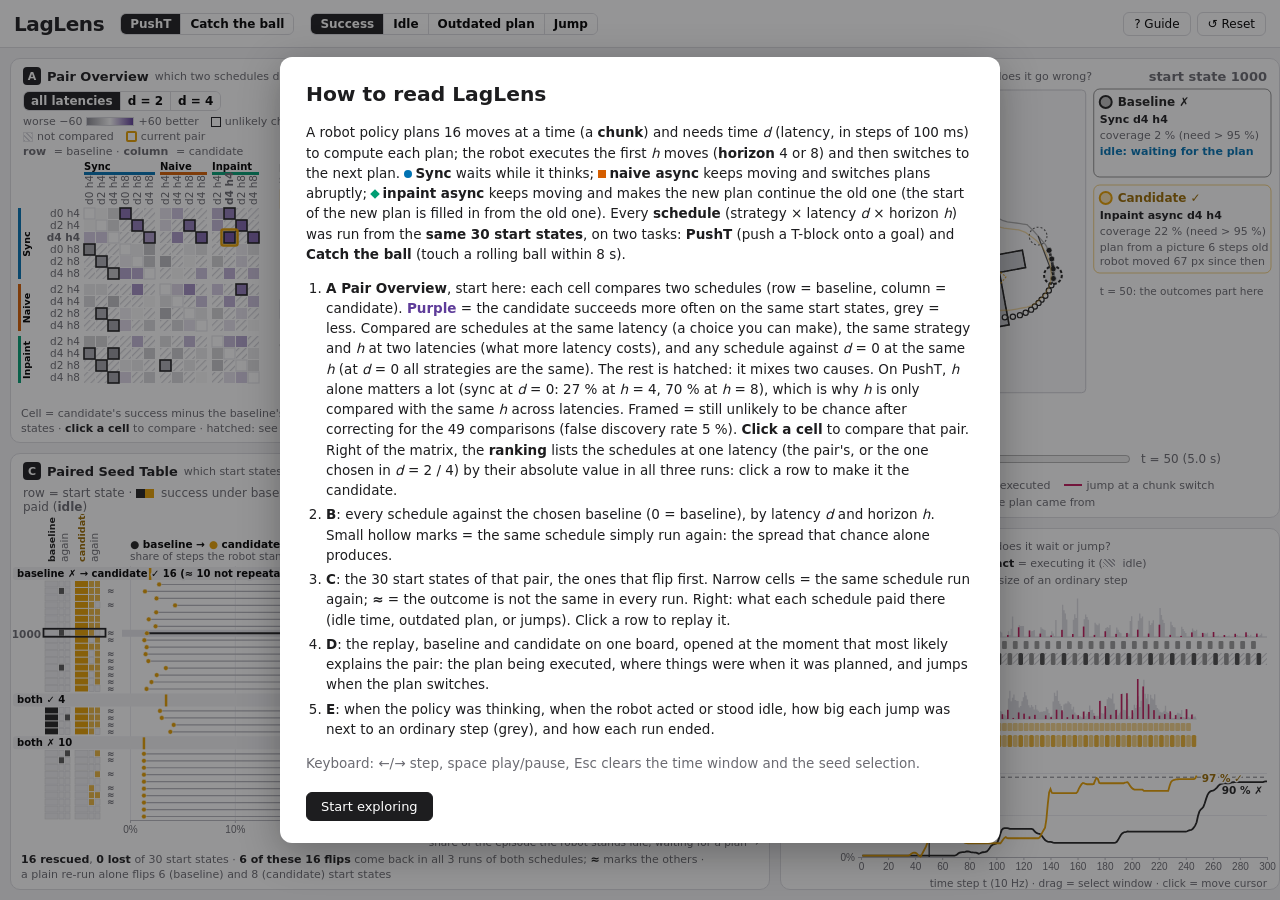
==== commit dd884e2f: "A: ranking strip of the schedules at one latency; header without pair controls - right of the matrix" ====
--- a/src/index.html
+++ b/src/index.html
@@ -15,12 +15,6 @@
   </div>
   <div class="tasksw"><span class="lead">task</span><span class="seg" id="taskSeg"></span></div>
   <div class="tasksw" title="What A, B and C show: the outcome, or one of the three costs a schedule can pay for latency"><span class="lead">show</span><span class="seg" id="metricSeg"></span></div>
-  <div class="pickers" title="The pair being compared. Choose it in the Pair Overview (A): a cell sets both, a row label the baseline, a column label the candidate">
-    <span class="lead">comparing <span class="hint">(pick a cell in A)</span></span>
-    <span class="chip ref"><span class="dot"></span>Baseline&nbsp;<span class="nm" id="refName"></span></span>
-    <button id="swapBtn" class="icon" title="Swap baseline and candidate">⇄</button>
-    <span class="chip cand"><span class="dot"></span>Candidate&nbsp;<span class="nm" id="candName"></span></span>
-  </div>
   <div class="actions">
     <button id="helpBtn">? Guide</button>
     <button id="resetBtn">↺ Reset</button>
@@ -83,7 +77,7 @@
     <p>A robot policy plans 16 moves at a time (a <b>chunk</b>) and needs time <i>d</i> (latency, in steps of 100 ms) to compute each plan; the robot executes the first <i>h</i> moves (<b>horizon</b> 4 or 8) and then switches to the next plan. <span class="tS">Sync</span> waits while it thinks; <span class="tN">naive async</span> keeps moving and switches plans abruptly; <span class="tI">inpaint async</span> keeps moving and makes the new plan continue the old one (the start of the new plan is filled in from the old one).
       Every <b>schedule</b> (strategy × latency <i>d</i> × horizon <i>h</i>) was run from the <b>same 30 start states</b>, on two tasks: <b>PushT</b> (push a T-block onto a goal) and <b>Catch the ball</b> (touch a rolling ball within 8 s).</p>
     <ol>
-      <li><b>A Pair Overview</b>, start here: each cell compares two schedules (row = baseline, column = candidate). <span style="color:#5e3c99;font-weight:700">Purple</span> = the candidate succeeds more often on the same start states, grey = less. Compared are schedules at the same latency (a choice you can make), the same strategy and <i>h</i> at two latencies (what more latency costs), and any schedule against <i>d</i> = 0 at the same <i>h</i> (at <i>d</i> = 0 all strategies are the same). The rest is hatched: it mixes two causes. On PushT, <i>h</i> alone matters a lot (sync at <i>d</i> = 0: 27 % at <i>h</i> = 4, 70 % at <i>h</i> = 8), which is why <i>h</i> is only compared with the same <i>h</i> across latencies. Framed = still unlikely to be chance after correcting for the 49 comparisons (false discovery rate 5 %). <b>Click a cell</b> to compare that pair.</li>
+      <li><b>A Pair Overview</b>, start here: each cell compares two schedules (row = baseline, column = candidate). <span style="color:#5e3c99;font-weight:700">Purple</span> = the candidate succeeds more often on the same start states, grey = less. Compared are schedules at the same latency (a choice you can make), the same strategy and <i>h</i> at two latencies (what more latency costs), and any schedule against <i>d</i> = 0 at the same <i>h</i> (at <i>d</i> = 0 all strategies are the same). The rest is hatched: it mixes two causes. On PushT, <i>h</i> alone matters a lot (sync at <i>d</i> = 0: 27 % at <i>h</i> = 4, 70 % at <i>h</i> = 8), which is why <i>h</i> is only compared with the same <i>h</i> across latencies. Framed = still unlikely to be chance after correcting for the 49 comparisons (false discovery rate 5 %). <b>Click a cell</b> to compare that pair. Right of the matrix, the <b>ranking</b> lists the schedules at one latency (the pair's, or the one chosen in <i>d</i> = 2 / 4) by their absolute value in all three runs: click a row to make it the candidate.</li>
       <li><b>B</b>: every schedule against the chosen baseline (0 = baseline), by latency <i>d</i> and horizon <i>h</i>. Small hollow marks = the same schedule simply run again: the spread that chance alone produces.</li>
       <li><b>C</b>: the 30 start states of that pair, the ones that flip first. Narrow cells = the same schedule run again; <b>≈</b> = the outcome is not the same in every run. Right: what each schedule paid there (idle time, outdated plan, or jumps). Click a row to replay it.</li>
       <li><b>D</b>: the replay, baseline and candidate on one board, opened at the moment that most likely explains the pair: the plan being executed, where things were when it was planned, and jumps when the plan switches.</li>
--- a/src/css/style.css
+++ b/src/css/style.css
@@ -24,16 +24,7 @@
 .brand { display: flex; align-items: baseline; gap: 10px; min-width: 0; }
 .logo { font-size: 20px; font-weight: 800; letter-spacing: -0.4px; }
 .subtitle { color: var(--muted); white-space: nowrap; overflow: hidden; text-overflow: ellipsis; }
-.pickers { display: flex; align-items: center; gap: 8px; margin-left: auto; }
-.chip { display: inline-flex; align-items: center; gap: 4px; border: 2px solid; border-radius: 16px; padding: 2px 4px 2px 10px; font-weight: 700; }
-.chip { padding-right: 10px; white-space: nowrap; }
-.chip .nm { font-weight: 600; }
-.pickers .lead { color: var(--muted); font-size: 11.5px; white-space: nowrap; }
-.chip .role { font-weight: 500; font-size: 11px; color: var(--muted); }
-.chip .dot { width: 10px; height: 10px; border-radius: 50%; display: inline-block; }
-.chip.ref { border-color: var(--ref); } .chip.ref .dot { background: var(--ref); }
-.chip.cand { border-color: var(--cand); } .chip.cand .dot { background: var(--cand); }
-.actions { display: flex; gap: 6px; }
+.actions { display: flex; gap: 6px; margin-left: auto; }
 
 body { min-width: 1280px; }  /* the five views need 1280 px; narrower windows scroll sideways instead of clipping */
 #app {
@@ -119,9 +110,8 @@
 .tasksw .seg button:last-child { border-right: none; }
 .tasksw .seg button.on { background: #1d1d1f; color: #fff; }
 .tasksw .seg button, #topbar .actions button { white-space: nowrap; }
-.tasksw { flex: none; } .pickers, .actions { flex: none; }
+.tasksw, .actions { flex: none; }
 
-.pickers .hint { color: #5e3c99; }
 .controls .sw.okb { background: #222; border-color: #222; } .controls .sw.okc { background: #E69F00; border-color: #E69F00; margin-right: 3px; }
 /* A's legend: diverging ramp + frame + current pair, in one line above the matrix */
 .controls .plgwrap { display: inline-flex; flex-wrap: wrap; gap: 2px 10px; }
@@ -142,5 +132,5 @@
 .controls .lead2 { font-size: 12px; }
 .controls .legend .li { white-space: nowrap; }
 .note.key .k-mot { display: inline-block; width: 12px; height: 8px; background: #dcdce2; vertical-align: -1px; margin-right: 3px; }
-@media (max-width: 1420px) { .brand .subtitle, .tasksw .lead, .pickers .lead { display: none; } }
+@media (max-width: 1420px) { .brand .subtitle, .tasksw .lead { display: none; } }
 .brand .logo { flex: none; }
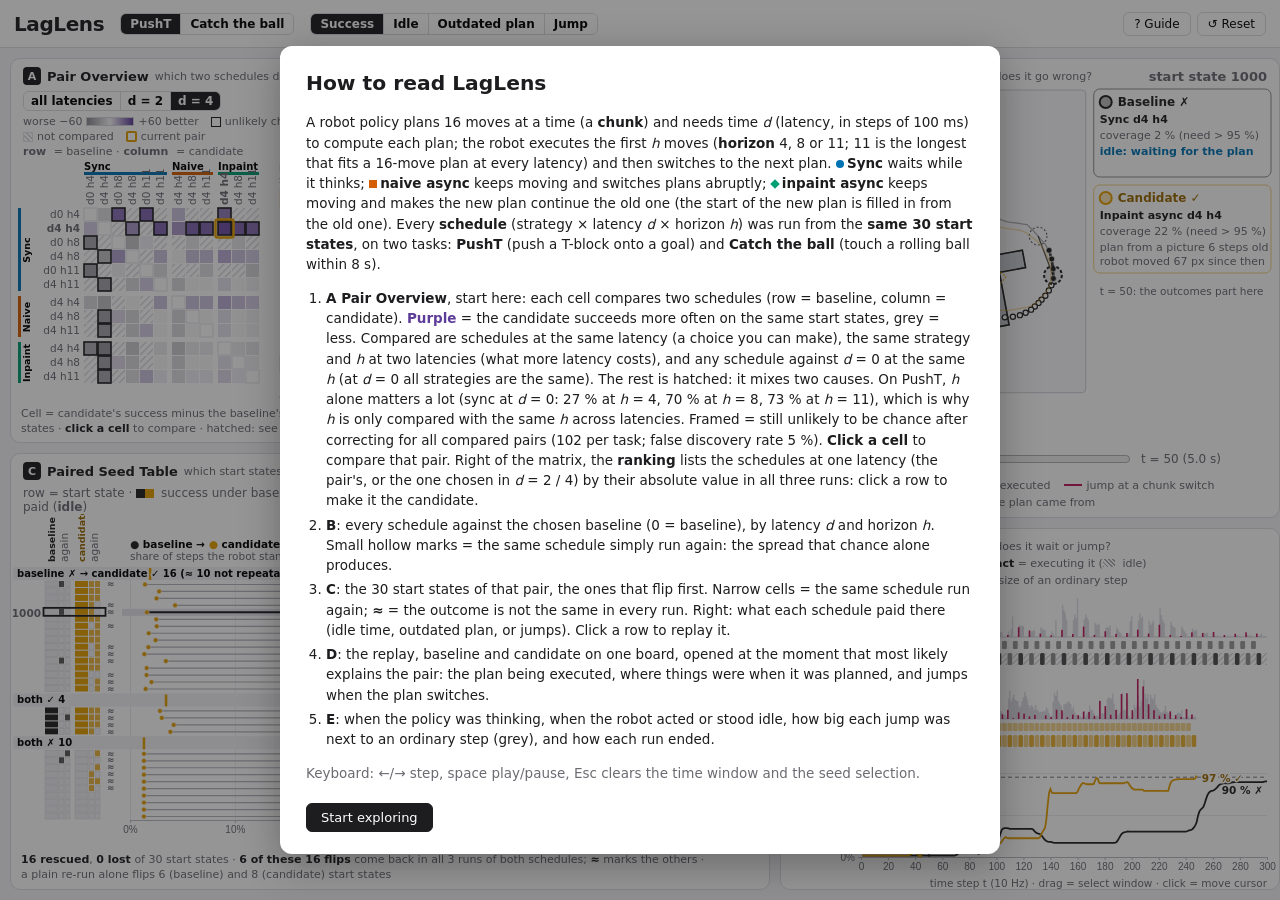
==== commit b5cc0373: "Add h = 11 (the longest horizon that fits every latency): 21 schedules, A opens at d = 4 - 7 new sch" ====
--- a/src/index.html
+++ b/src/index.html
@@ -74,10 +74,10 @@
 <div id="guide" class="guide" hidden>
   <div class="guide-card">
     <h2>How to read LagLens</h2>
-    <p>A robot policy plans 16 moves at a time (a <b>chunk</b>) and needs time <i>d</i> (latency, in steps of 100 ms) to compute each plan; the robot executes the first <i>h</i> moves (<b>horizon</b> 4 or 8) and then switches to the next plan. <span class="tS">Sync</span> waits while it thinks; <span class="tN">naive async</span> keeps moving and switches plans abruptly; <span class="tI">inpaint async</span> keeps moving and makes the new plan continue the old one (the start of the new plan is filled in from the old one).
+    <p>A robot policy plans 16 moves at a time (a <b>chunk</b>) and needs time <i>d</i> (latency, in steps of 100 ms) to compute each plan; the robot executes the first <i>h</i> moves (<b>horizon</b> 4, 8 or 11; 11 is the longest that fits a 16-move plan at every latency) and then switches to the next plan. <span class="tS">Sync</span> waits while it thinks; <span class="tN">naive async</span> keeps moving and switches plans abruptly; <span class="tI">inpaint async</span> keeps moving and makes the new plan continue the old one (the start of the new plan is filled in from the old one).
       Every <b>schedule</b> (strategy × latency <i>d</i> × horizon <i>h</i>) was run from the <b>same 30 start states</b>, on two tasks: <b>PushT</b> (push a T-block onto a goal) and <b>Catch the ball</b> (touch a rolling ball within 8 s).</p>
     <ol>
-      <li><b>A Pair Overview</b>, start here: each cell compares two schedules (row = baseline, column = candidate). <span style="color:#5e3c99;font-weight:700">Purple</span> = the candidate succeeds more often on the same start states, grey = less. Compared are schedules at the same latency (a choice you can make), the same strategy and <i>h</i> at two latencies (what more latency costs), and any schedule against <i>d</i> = 0 at the same <i>h</i> (at <i>d</i> = 0 all strategies are the same). The rest is hatched: it mixes two causes. On PushT, <i>h</i> alone matters a lot (sync at <i>d</i> = 0: 27 % at <i>h</i> = 4, 70 % at <i>h</i> = 8), which is why <i>h</i> is only compared with the same <i>h</i> across latencies. Framed = still unlikely to be chance after correcting for the 49 comparisons (false discovery rate 5 %). <b>Click a cell</b> to compare that pair. Right of the matrix, the <b>ranking</b> lists the schedules at one latency (the pair's, or the one chosen in <i>d</i> = 2 / 4) by their absolute value in all three runs: click a row to make it the candidate.</li>
+      <li><b>A Pair Overview</b>, start here: each cell compares two schedules (row = baseline, column = candidate). <span style="color:#5e3c99;font-weight:700">Purple</span> = the candidate succeeds more often on the same start states, grey = less. Compared are schedules at the same latency (a choice you can make), the same strategy and <i>h</i> at two latencies (what more latency costs), and any schedule against <i>d</i> = 0 at the same <i>h</i> (at <i>d</i> = 0 all strategies are the same). The rest is hatched: it mixes two causes. On PushT, <i>h</i> alone matters a lot (sync at <i>d</i> = 0: 27 % at <i>h</i> = 4, 70 % at <i>h</i> = 8, 73 % at <i>h</i> = 11), which is why <i>h</i> is only compared with the same <i>h</i> across latencies. Framed = still unlikely to be chance after correcting for all compared pairs (102 per task; false discovery rate 5 %). <b>Click a cell</b> to compare that pair. Right of the matrix, the <b>ranking</b> lists the schedules at one latency (the pair's, or the one chosen in <i>d</i> = 2 / 4) by their absolute value in all three runs: click a row to make it the candidate.</li>
       <li><b>B</b>: every schedule against the chosen baseline (0 = baseline), by latency <i>d</i> and horizon <i>h</i>. Small hollow marks = the same schedule simply run again: the spread that chance alone produces.</li>
       <li><b>C</b>: the 30 start states of that pair, the ones that flip first. Narrow cells = the same schedule run again; <b>≈</b> = the outcome is not the same in every run. Right: what each schedule paid there (idle time, outdated plan, or jumps). Click a row to replay it.</li>
       <li><b>D</b>: the replay, baseline and candidate on one board, opened at the moment that most likely explains the pair: the plan being executed, where things were when it was planned, and jumps when the plan switches.</li>
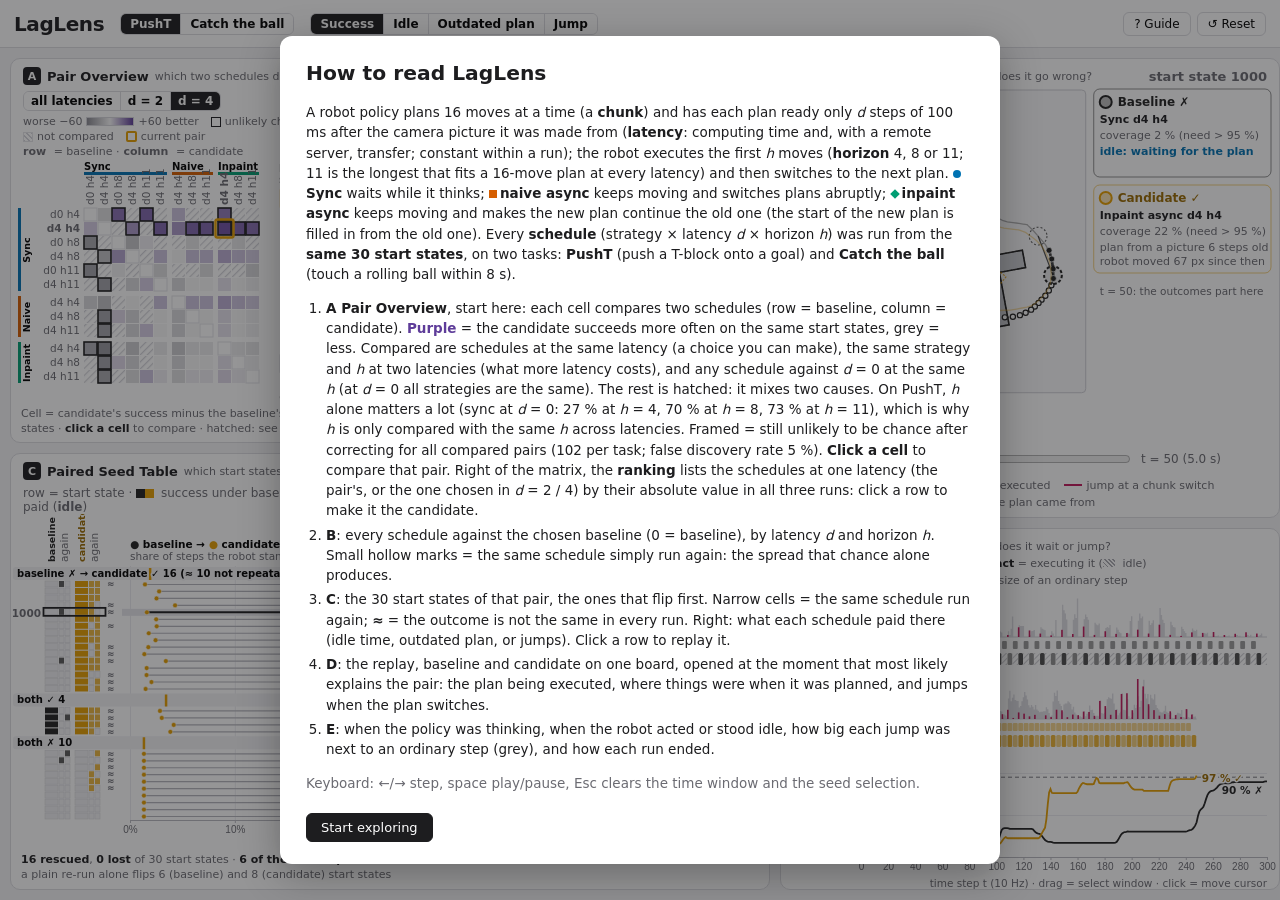
==== commit a951a08e: "Personas match the constant-latency simulation; d defined as picture-to-ready delay - Mara: a large " ====
--- a/src/index.html
+++ b/src/index.html
@@ -74,7 +74,7 @@
 <div id="guide" class="guide" hidden>
   <div class="guide-card">
     <h2>How to read LagLens</h2>
-    <p>A robot policy plans 16 moves at a time (a <b>chunk</b>) and needs time <i>d</i> (latency, in steps of 100 ms) to compute each plan; the robot executes the first <i>h</i> moves (<b>horizon</b> 4, 8 or 11; 11 is the longest that fits a 16-move plan at every latency) and then switches to the next plan. <span class="tS">Sync</span> waits while it thinks; <span class="tN">naive async</span> keeps moving and switches plans abruptly; <span class="tI">inpaint async</span> keeps moving and makes the new plan continue the old one (the start of the new plan is filled in from the old one).
+    <p>A robot policy plans 16 moves at a time (a <b>chunk</b>) and has each plan ready only <i>d</i> steps of 100 ms after the camera picture it was made from (<b>latency</b>: computing time and, with a remote server, transfer; constant within a run); the robot executes the first <i>h</i> moves (<b>horizon</b> 4, 8 or 11; 11 is the longest that fits a 16-move plan at every latency) and then switches to the next plan. <span class="tS">Sync</span> waits while it thinks; <span class="tN">naive async</span> keeps moving and switches plans abruptly; <span class="tI">inpaint async</span> keeps moving and makes the new plan continue the old one (the start of the new plan is filled in from the old one).
       Every <b>schedule</b> (strategy × latency <i>d</i> × horizon <i>h</i>) was run from the <b>same 30 start states</b>, on two tasks: <b>PushT</b> (push a T-block onto a goal) and <b>Catch the ball</b> (touch a rolling ball within 8 s).</p>
     <ol>
       <li><b>A Pair Overview</b>, start here: each cell compares two schedules (row = baseline, column = candidate). <span style="color:#5e3c99;font-weight:700">Purple</span> = the candidate succeeds more often on the same start states, grey = less. Compared are schedules at the same latency (a choice you can make), the same strategy and <i>h</i> at two latencies (what more latency costs), and any schedule against <i>d</i> = 0 at the same <i>h</i> (at <i>d</i> = 0 all strategies are the same). The rest is hatched: it mixes two causes. On PushT, <i>h</i> alone matters a lot (sync at <i>d</i> = 0: 27 % at <i>h</i> = 4, 70 % at <i>h</i> = 8, 73 % at <i>h</i> = 11), which is why <i>h</i> is only compared with the same <i>h</i> across latencies. Framed = still unlikely to be chance after correcting for all compared pairs (102 per task; false discovery rate 5 %). <b>Click a cell</b> to compare that pair. Right of the matrix, the <b>ranking</b> lists the schedules at one latency (the pair's, or the one chosen in <i>d</i> = 2 / 4) by their absolute value in all three runs: click a row to make it the candidate.</li>
